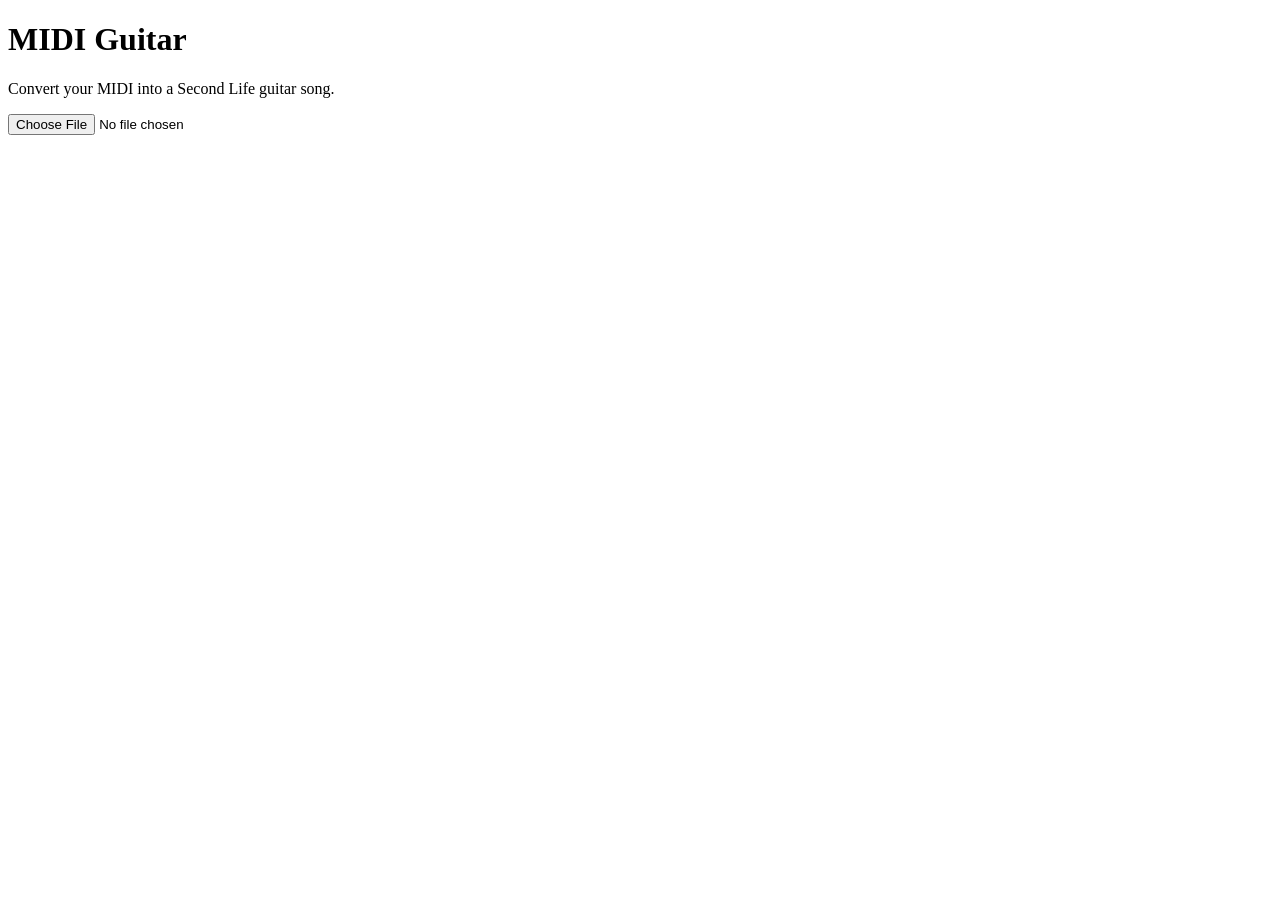
==== index.html @ 3be18197 "Add files via upload" ====
<!DOCTYPE html>
<html lang="en">
<head>
    <meta charset="UTF-8">
    <meta name="viewport" content="width=device-width, initial-scale=1.0">
    <title>MIDI Guitar</title>
    <link rel="stylesheet" href="style.css">
</head>

<body>

    <h1>MIDI Guitar</h1>

    <p>Convert your MIDI into a Second Life guitar song.</p>

    <input type="file" id="midi-file" accept=".mid,.midi">

    <script src="app.js"></script>

</body>
</html>
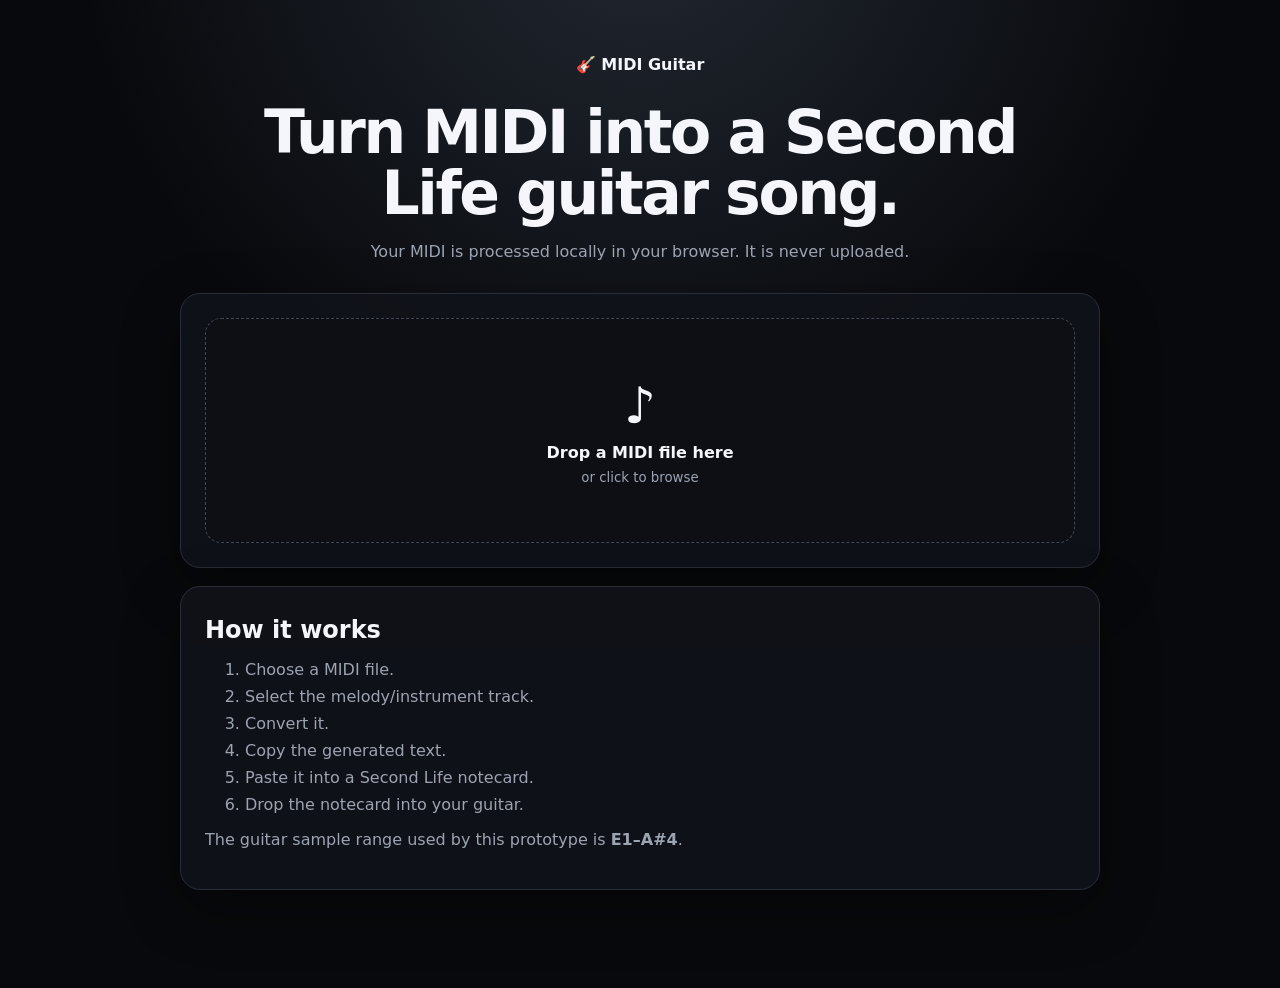
==== commit 8c5aa70c: "Add files via upload" ====
--- a/index.html
+++ b/index.html
@@ -1,21 +1,68 @@
-<!DOCTYPE html>
-<html lang="en">
-<head>
-    <meta charset="UTF-8">
-    <meta name="viewport" content="width=device-width, initial-scale=1.0">
-    <title>MIDI Guitar</title>
-    <link rel="stylesheet" href="style.css">
-</head>
-
-<body>
-
-    <h1>MIDI Guitar</h1>
-
-    <p>Convert your MIDI into a Second Life guitar song.</p>
-
-    <input type="file" id="midi-file" accept=".mid,.midi">
-
-    <script src="app.js"></script>
-
-</body>
+<!doctype html>
+<html lang="en">
+<head>
+<meta charset="utf-8">
+<meta name="viewport" content="width=device-width,initial-scale=1">
+<title>MIDI Guitar</title>
+<link rel="stylesheet" href="style.css">
+</head>
+<body>
+<main class="wrap">
+<header>
+  <div class="logo">🎸 MIDI Guitar</div>
+  <h1>Turn MIDI into a Second Life guitar song.</h1>
+  <p>Your MIDI is processed locally in your browser. It is never uploaded.</p>
+</header>
+
+<section class="card">
+  <label class="drop" id="drop">
+    <input id="file" type="file" accept=".mid,.midi">
+    <span class="music">♪</span>
+    <strong>Drop a MIDI file here</strong>
+    <small>or click to browse</small>
+  </label>
+  <div id="info" class="info hidden"></div>
+
+  <div id="tracks" class="hidden">
+    <label for="track">Track to convert</label>
+    <select id="track"></select>
+    <button id="convert">Convert to SL song</button>
+  </div>
+</section>
+
+<section id="result" class="card hidden">
+  <div class="top">
+    <div>
+      <small class="green">READY FOR SECOND LIFE</small>
+      <h2 id="title"></h2>
+    </div>
+    <button id="copy">Copy song</button>
+  </div>
+  <div class="stats">
+    <div><small>Track</small><b id="sTrack"></b></div>
+    <div><small>Events</small><b id="sEvents"></b></div>
+    <div><small>Notes</small><b id="sNotes"></b></div>
+    <div><small>Tempo</small><b id="sTempo"></b></div>
+    <div><small>Duration</small><b id="sDuration"></b></div>
+  </div>
+  <div id="warning" class="warning hidden"></div>
+  <textarea id="output" readonly spellcheck="false"></textarea>
+  <div id="status"></div>
+</section>
+
+<section class="help">
+<h2>How it works</h2>
+<ol>
+<li>Choose a MIDI file.</li>
+<li>Select the melody/instrument track.</li>
+<li>Convert it.</li>
+<li>Copy the generated text.</li>
+<li>Paste it into a Second Life notecard.</li>
+<li>Drop the notecard into your guitar.</li>
+</ol>
+<p>The guitar sample range used by this prototype is <b>E1–A#4</b>.</p>
+</section>
+</main>
+<script src="app.js"></script>
+</body>
 </html>
--- a/style.css
+++ b/style.css
@@ -0,0 +1,6 @@
+:root{color-scheme:dark;--bg:#08090c;--card:#11131a;--line:#292d38;--text:#f4f6fb;--muted:#9ca3b1;--green:#b7ff4a}
+*{box-sizing:border-box}body{margin:0;background:radial-gradient(circle at 50% -10%,#222832,#08090c 45%);color:var(--text);font:16px system-ui,-apple-system,Segoe UI,sans-serif}
+.wrap{width:min(920px,calc(100% - 32px));margin:auto;padding:55px 0 80px}header{text-align:center;margin-bottom:32px}.logo{font-weight:800;margin-bottom:28px}h1{font-size:clamp(35px,6vw,60px);line-height:1.02;letter-spacing:-.04em;margin:0 auto 18px;max-width:850px}header p{color:var(--muted)}
+.card,.help{background:#11131add;border:1px solid var(--line);border-radius:20px;padding:24px;margin-bottom:18px;box-shadow:0 18px 60px #0005}
+.drop{min-height:225px;border:1.5px dashed #414754;border-radius:16px;background:#0d0f14;display:flex;flex-direction:column;align-items:center;justify-content:center;gap:8px;cursor:pointer}.drop:hover,.drop.drag{border-color:var(--green);background:#12170d}.drop input{display:none}.music{font-size:50px}.drop small,.info,header p,.help{color:var(--muted)}
+.hidden{display:none!important}label[for=track]{display:block;margin:20px 0 8px;color:var(--muted);font-size:12px;font-weight:800;text-transform:uppercase}select,textarea{width:100%;background:#090b0f;color:var(--text);border:1px solid var(--line);border-radius:12px;font:inherit}select{padding:13px}button{border:0;border-radius:11px;padding:12px 18px;background:var(--green);color:#090c06;font-weight:850;cursor:pointer}#convert{width:100%;margin-top:14px}.top{display:flex;justify-content:space-between;align-items:center;gap:15px}.green{color:var(--green);font-weight:900;letter-spacing:.1em}h2{margin:5px 0 0}.stats{display:grid;grid-template-columns:repeat(5,1fr);gap:10px;margin:22px 0}.stats div{background:#171a22;border-radius:12px;padding:12px}.stats small{display:block;color:var(--muted);font-size:10px;text-transform:uppercase}.stats b{display:block;margin-top:5px;overflow:hidden;text-overflow:ellipsis;white-space:nowrap}.warning{border:1px solid #5b4242;color:#ff9c9c;border-radius:12px;padding:12px;margin-bottom:14px}textarea{height:330px;padding:14px;font:13px/1.5 ui-monospace,Consolas,monospace;resize:vertical}#status{text-align:right;color:var(--green);min-height:24px;padding-top:8px}.help li{margin:8px 0}.help h2{color:var(--text)}@media(max-width:700px){.stats{grid-template-columns:repeat(2,1fr)}.top{flex-direction:column;align-items:stretch}.top button{width:100%}}
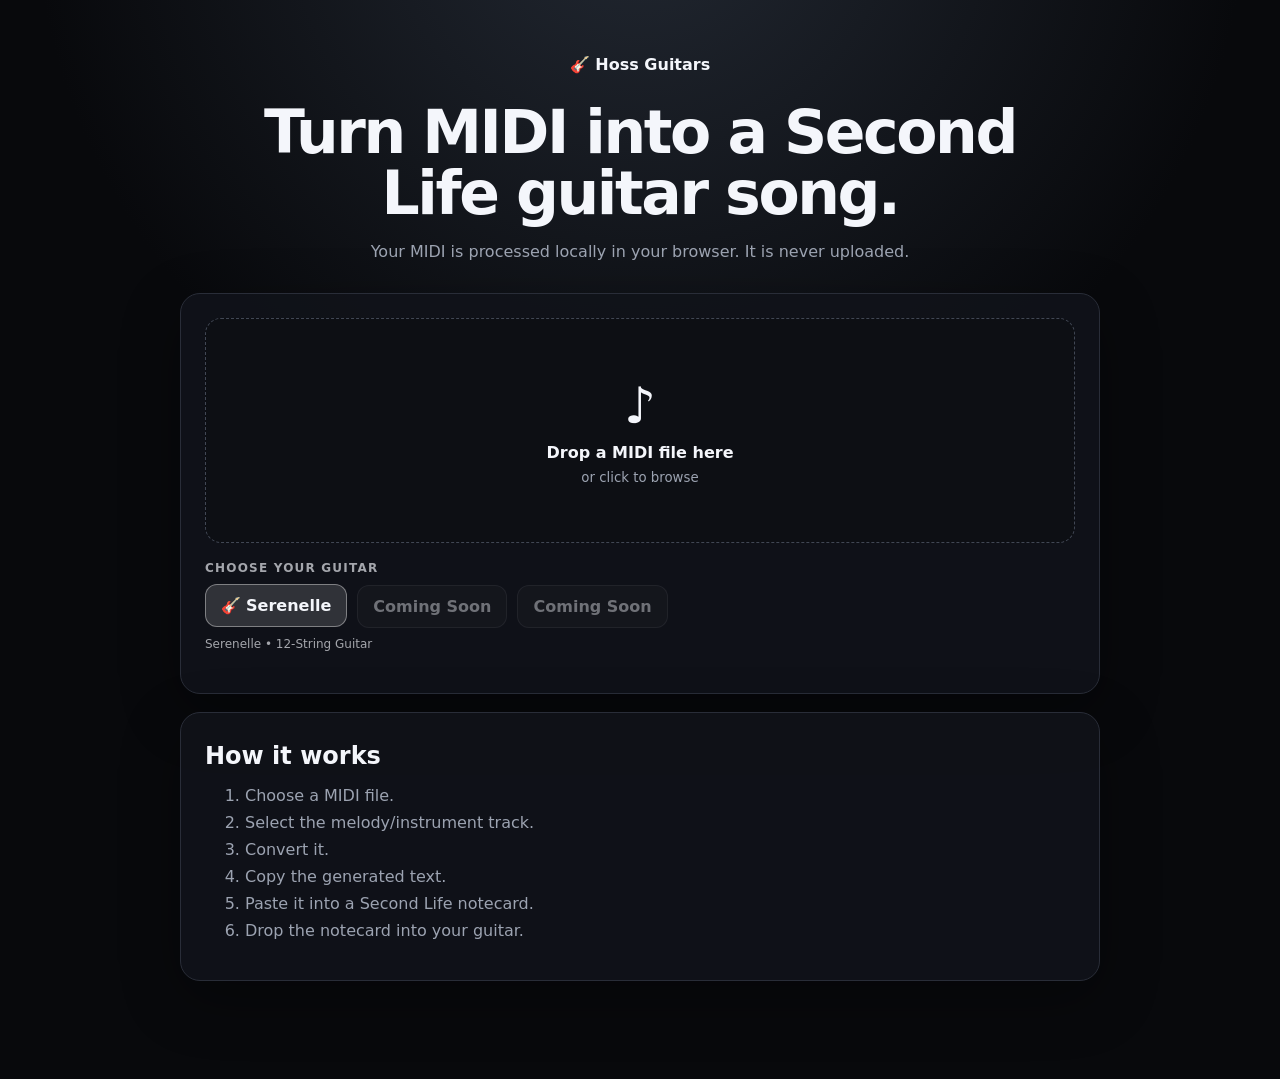
==== commit c3e35574: "Add files via upload" ====
--- a/index.html
+++ b/index.html
@@ -3,13 +3,17 @@
 <head>
 <meta charset="utf-8">
 <meta name="viewport" content="width=device-width,initial-scale=1">
-<title>MIDI Guitar</title>
+<link
+    rel="icon"
+    href="data:image/svg+xml,<svg xmlns='http://www.w3.org/2000/svg' viewBox='0 0 100 100'><text y='.9em' font-size='90'>🎸</text></svg>"
+>
+<title>HOSS Guitars</title>
 <link rel="stylesheet" href="style.css">
 </head>
 <body>
 <main class="wrap">
 <header>
-  <div class="logo">🎸 MIDI Guitar</div>
+  <div class="logo">🎸 Hoss Guitars</div>
   <h1>Turn MIDI into a Second Life guitar song.</h1>
   <p>Your MIDI is processed locally in your browser. It is never uploaded.</p>
 </header>
@@ -60,7 +64,6 @@
 <li>Paste it into a Second Life notecard.</li>
 <li>Drop the notecard into your guitar.</li>
 </ol>
-<p>The guitar sample range used by this prototype is <b>E1–A#4</b>.</p>
 </section>
 </main>
 <script src="app.js"></script>
--- a/style.css
+++ b/style.css
@@ -1,6 +1,225 @@
-:root{color-scheme:dark;--bg:#08090c;--card:#11131a;--line:#292d38;--text:#f4f6fb;--muted:#9ca3b1;--green:#b7ff4a}
-*{box-sizing:border-box}body{margin:0;background:radial-gradient(circle at 50% -10%,#222832,#08090c 45%);color:var(--text);font:16px system-ui,-apple-system,Segoe UI,sans-serif}
-.wrap{width:min(920px,calc(100% - 32px));margin:auto;padding:55px 0 80px}header{text-align:center;margin-bottom:32px}.logo{font-weight:800;margin-bottom:28px}h1{font-size:clamp(35px,6vw,60px);line-height:1.02;letter-spacing:-.04em;margin:0 auto 18px;max-width:850px}header p{color:var(--muted)}
-.card,.help{background:#11131add;border:1px solid var(--line);border-radius:20px;padding:24px;margin-bottom:18px;box-shadow:0 18px 60px #0005}
-.drop{min-height:225px;border:1.5px dashed #414754;border-radius:16px;background:#0d0f14;display:flex;flex-direction:column;align-items:center;justify-content:center;gap:8px;cursor:pointer}.drop:hover,.drop.drag{border-color:var(--green);background:#12170d}.drop input{display:none}.music{font-size:50px}.drop small,.info,header p,.help{color:var(--muted)}
-.hidden{display:none!important}label[for=track]{display:block;margin:20px 0 8px;color:var(--muted);font-size:12px;font-weight:800;text-transform:uppercase}select,textarea{width:100%;background:#090b0f;color:var(--text);border:1px solid var(--line);border-radius:12px;font:inherit}select{padding:13px}button{border:0;border-radius:11px;padding:12px 18px;background:var(--green);color:#090c06;font-weight:850;cursor:pointer}#convert{width:100%;margin-top:14px}.top{display:flex;justify-content:space-between;align-items:center;gap:15px}.green{color:var(--green);font-weight:900;letter-spacing:.1em}h2{margin:5px 0 0}.stats{display:grid;grid-template-columns:repeat(5,1fr);gap:10px;margin:22px 0}.stats div{background:#171a22;border-radius:12px;padding:12px}.stats small{display:block;color:var(--muted);font-size:10px;text-transform:uppercase}.stats b{display:block;margin-top:5px;overflow:hidden;text-overflow:ellipsis;white-space:nowrap}.warning{border:1px solid #5b4242;color:#ff9c9c;border-radius:12px;padding:12px;margin-bottom:14px}textarea{height:330px;padding:14px;font:13px/1.5 ui-monospace,Consolas,monospace;resize:vertical}#status{text-align:right;color:var(--green);min-height:24px;padding-top:8px}.help li{margin:8px 0}.help h2{color:var(--text)}@media(max-width:700px){.stats{grid-template-columns:repeat(2,1fr)}.top{flex-direction:column;align-items:stretch}.top button{width:100%}}
+:root {
+    color-scheme: dark;
+    --bg: #08090c;
+    --card: #11131a;
+    --line: #292d38;
+    --text: #f4f6fb;
+    --muted: #9ca3b1;
+    --green: #b7ff4a
+}
+
+* {
+    box-sizing: border-box
+}
+
+body {
+    margin: 0;
+    background: radial-gradient(circle at 50% -10%, #222832, #08090c 45%);
+    color: var(--text);
+    font: 16px system-ui, -apple-system, Segoe UI, sans-serif
+}
+
+.wrap {
+    width: min(920px, calc(100% - 32px));
+    margin: auto;
+    padding: 55px 0 80px
+}
+
+header {
+    text-align: center;
+    margin-bottom: 32px
+}
+
+.logo {
+    font-weight: 800;
+    margin-bottom: 28px
+}
+
+h1 {
+    font-size: clamp(35px, 6vw, 60px);
+    line-height: 1.02;
+    letter-spacing: -.04em;
+    margin: 0 auto 18px;
+    max-width: 850px
+}
+
+header p {
+    color: var(--muted)
+}
+
+.card,
+.help {
+    background: #11131add;
+    border: 1px solid var(--line);
+    border-radius: 20px;
+    padding: 24px;
+    margin-bottom: 18px;
+    box-shadow: 0 18px 60px #0005
+}
+
+.drop {
+    min-height: 225px;
+    border: 1.5px dashed #414754;
+    border-radius: 16px;
+    background: #0d0f14;
+    display: flex;
+    flex-direction: column;
+    align-items: center;
+    justify-content: center;
+    gap: 8px;
+    cursor: pointer;
+    margin-bottom: 18px;
+}
+
+.drop:hover,
+.drop.drag {
+    border-color: var(--green);
+    background: #12170d
+}
+
+.drop input {
+    display: none
+}
+
+.music {
+    font-size: 50px
+}
+
+.drop small,
+.info,
+header p,
+.help {
+    color: var(--muted)
+}
+
+.hidden {
+    display: none !important
+}
+
+label[for=track] {
+    display: block;
+    margin: 20px 0 8px;
+    color: var(--muted);
+    font-size: 12px;
+    font-weight: 800;
+    text-transform: uppercase
+}
+
+select,
+textarea {
+    width: 100%;
+    background: #090b0f;
+    color: var(--text);
+    border: 1px solid var(--line);
+    border-radius: 12px;
+    font: inherit
+}
+
+select {
+    padding: 13px
+}
+
+button {
+    border: 0;
+    border-radius: 11px;
+    padding: 12px 18px;
+    background: var(--green);
+    color: #090c06;
+    font-weight: 850;
+    cursor: pointer
+}
+
+#convert {
+    width: 100%;
+    margin-top: 14px
+}
+
+.top {
+    display: flex;
+    justify-content: space-between;
+    align-items: center;
+    gap: 15px
+}
+
+.green {
+    color: var(--green);
+    font-weight: 900;
+    letter-spacing: .1em
+}
+
+h2 {
+    margin: 5px 0 0
+}
+
+.stats {
+    display: grid;
+    grid-template-columns: repeat(5, 1fr);
+    gap: 10px;
+    margin: 22px 0
+}
+
+.stats div {
+    background: #171a22;
+    border-radius: 12px;
+    padding: 12px
+}
+
+.stats small {
+    display: block;
+    color: var(--muted);
+    font-size: 10px;
+    text-transform: uppercase
+}
+
+.stats b {
+    display: block;
+    margin-top: 5px;
+    overflow: hidden;
+    text-overflow: ellipsis;
+    white-space: nowrap
+}
+
+.warning {
+    border: 1px solid #5b4242;
+    color: #ff9c9c;
+    border-radius: 12px;
+    padding: 12px;
+    margin-bottom: 14px
+}
+
+textarea {
+    height: 330px;
+    padding: 14px;
+    font: 13px/1.5 ui-monospace, Consolas, monospace;
+    resize: vertical
+}
+
+#status {
+    text-align: right;
+    color: var(--green);
+    min-height: 24px;
+    padding-top: 8px
+}
+
+.help li {
+    margin: 8px 0
+}
+
+.help h2 {
+    color: var(--text)
+}
+
+@media(max-width:700px) {
+    .stats {
+        grid-template-columns: repeat(2, 1fr)
+    }
+
+    .top {
+        flex-direction: column;
+        align-items: stretch
+    }
+
+    .top button {
+        width: 100%
+    }
+}
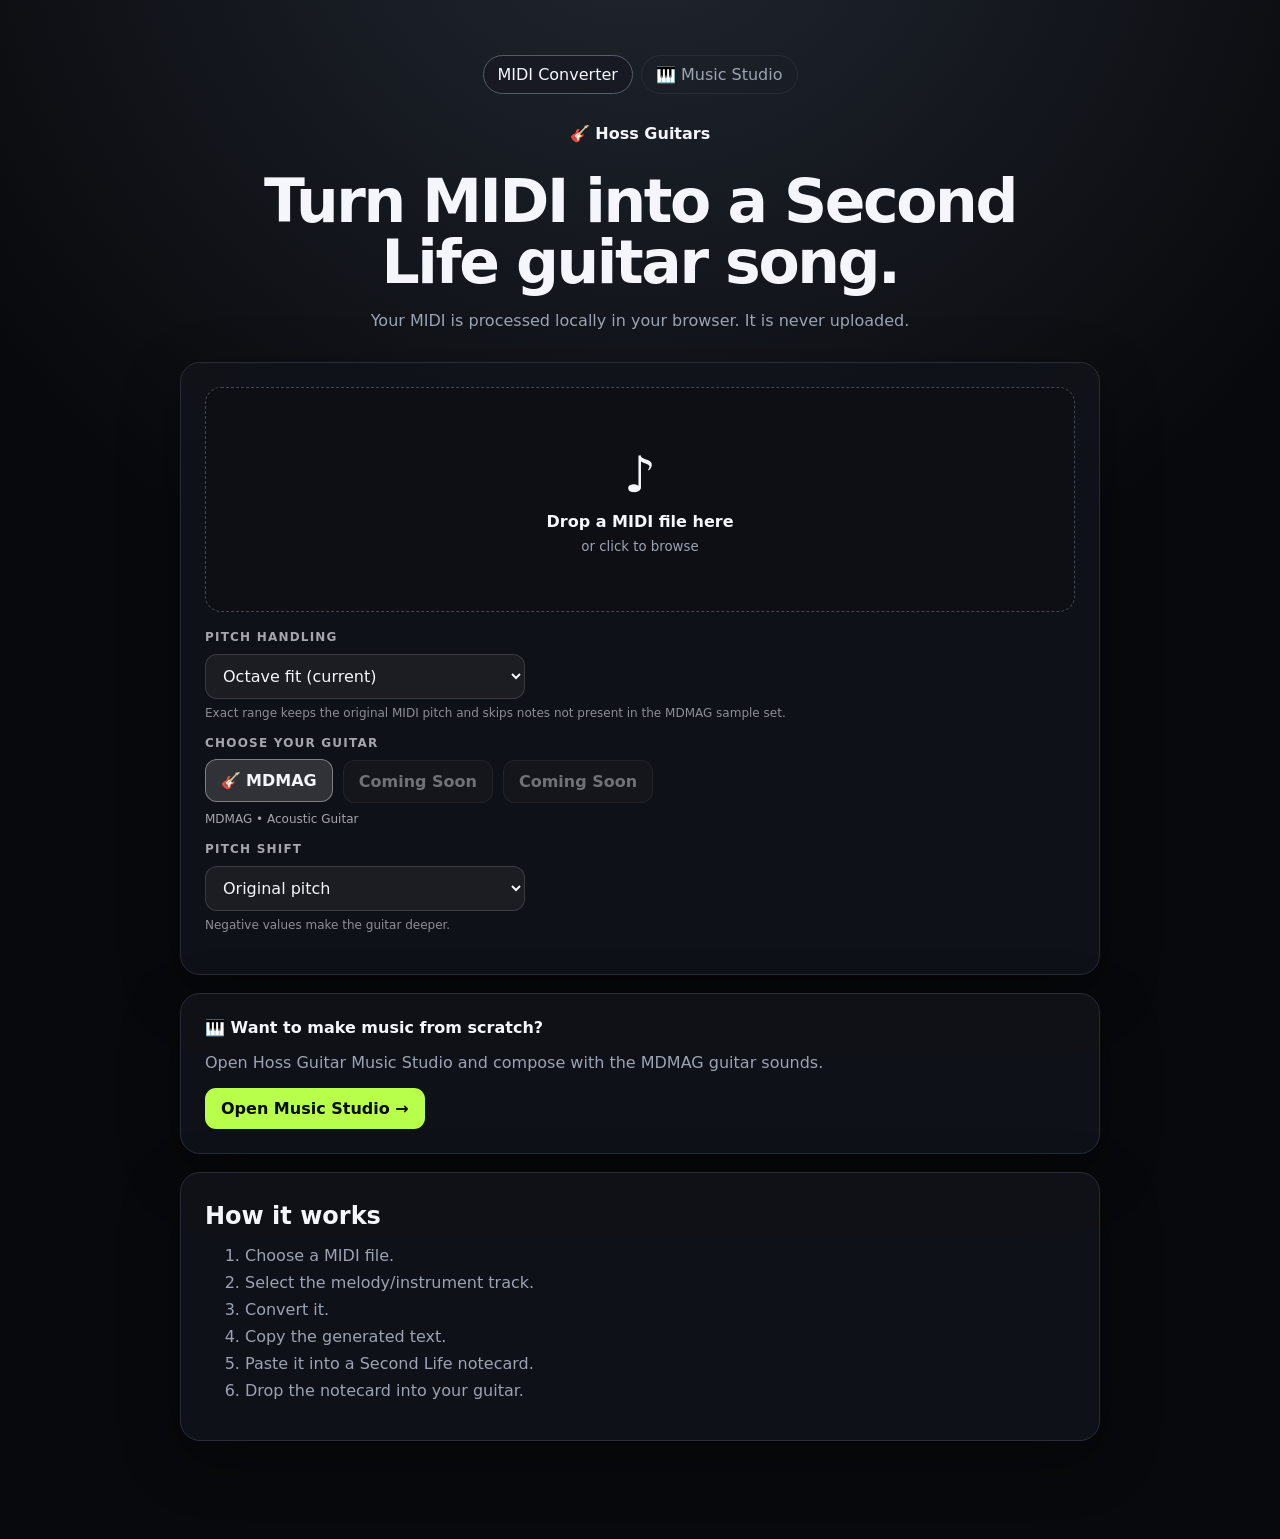
==== commit aef10e0a: "Add files via upload" ====
--- a/index.html
+++ b/index.html
@@ -12,6 +12,10 @@
 </head>
 <body>
 <main class="wrap">
+<nav class="site-nav">
+    <a href="index.html" class="active">MIDI Converter</a>
+    <a href="studio.html">🎹 Music Studio</a>
+  </nav>
 <header>
   <div class="logo">🎸 Hoss Guitars</div>
   <h1>Turn MIDI into a Second Life guitar song.</h1>
@@ -54,6 +58,12 @@
   <div id="status"></div>
 </section>
 
+<section class="card studio-link">
+  <strong>🎹 Want to make music from scratch?</strong>
+  <p>Open Hoss Guitar Music Studio and compose with the MDMAG guitar sounds.</p>
+  <a class="studio-button" href="studio.html">Open Music Studio →</a>
+</section>
+
 <section class="help">
 <h2>How it works</h2>
 <ol>
--- a/style.css
+++ b/style.css
@@ -222,4 +222,34 @@
     .top button {
         width: 100%
     }
-}+}
+.site-nav {
+    display: flex;
+    justify-content: center;
+    gap: 8px;
+    margin: 0 auto 30px;
+    flex-wrap: wrap;
+}
+.site-nav a {
+    color: var(--muted);
+    text-decoration: none;
+    border: 1px solid var(--line);
+    padding: 9px 14px;
+    border-radius: 999px;
+}
+.site-nav a.active,
+.site-nav a:hover {
+    color: var(--text);
+    border-color: #555c6c;
+    background: #171a22;
+}
+.studio-link p { color: var(--muted); }
+.studio-button {
+    display: inline-block;
+    background: var(--green);
+    color: #090c06;
+    text-decoration: none;
+    font-weight: 850;
+    padding: 11px 16px;
+    border-radius: 11px;
+}
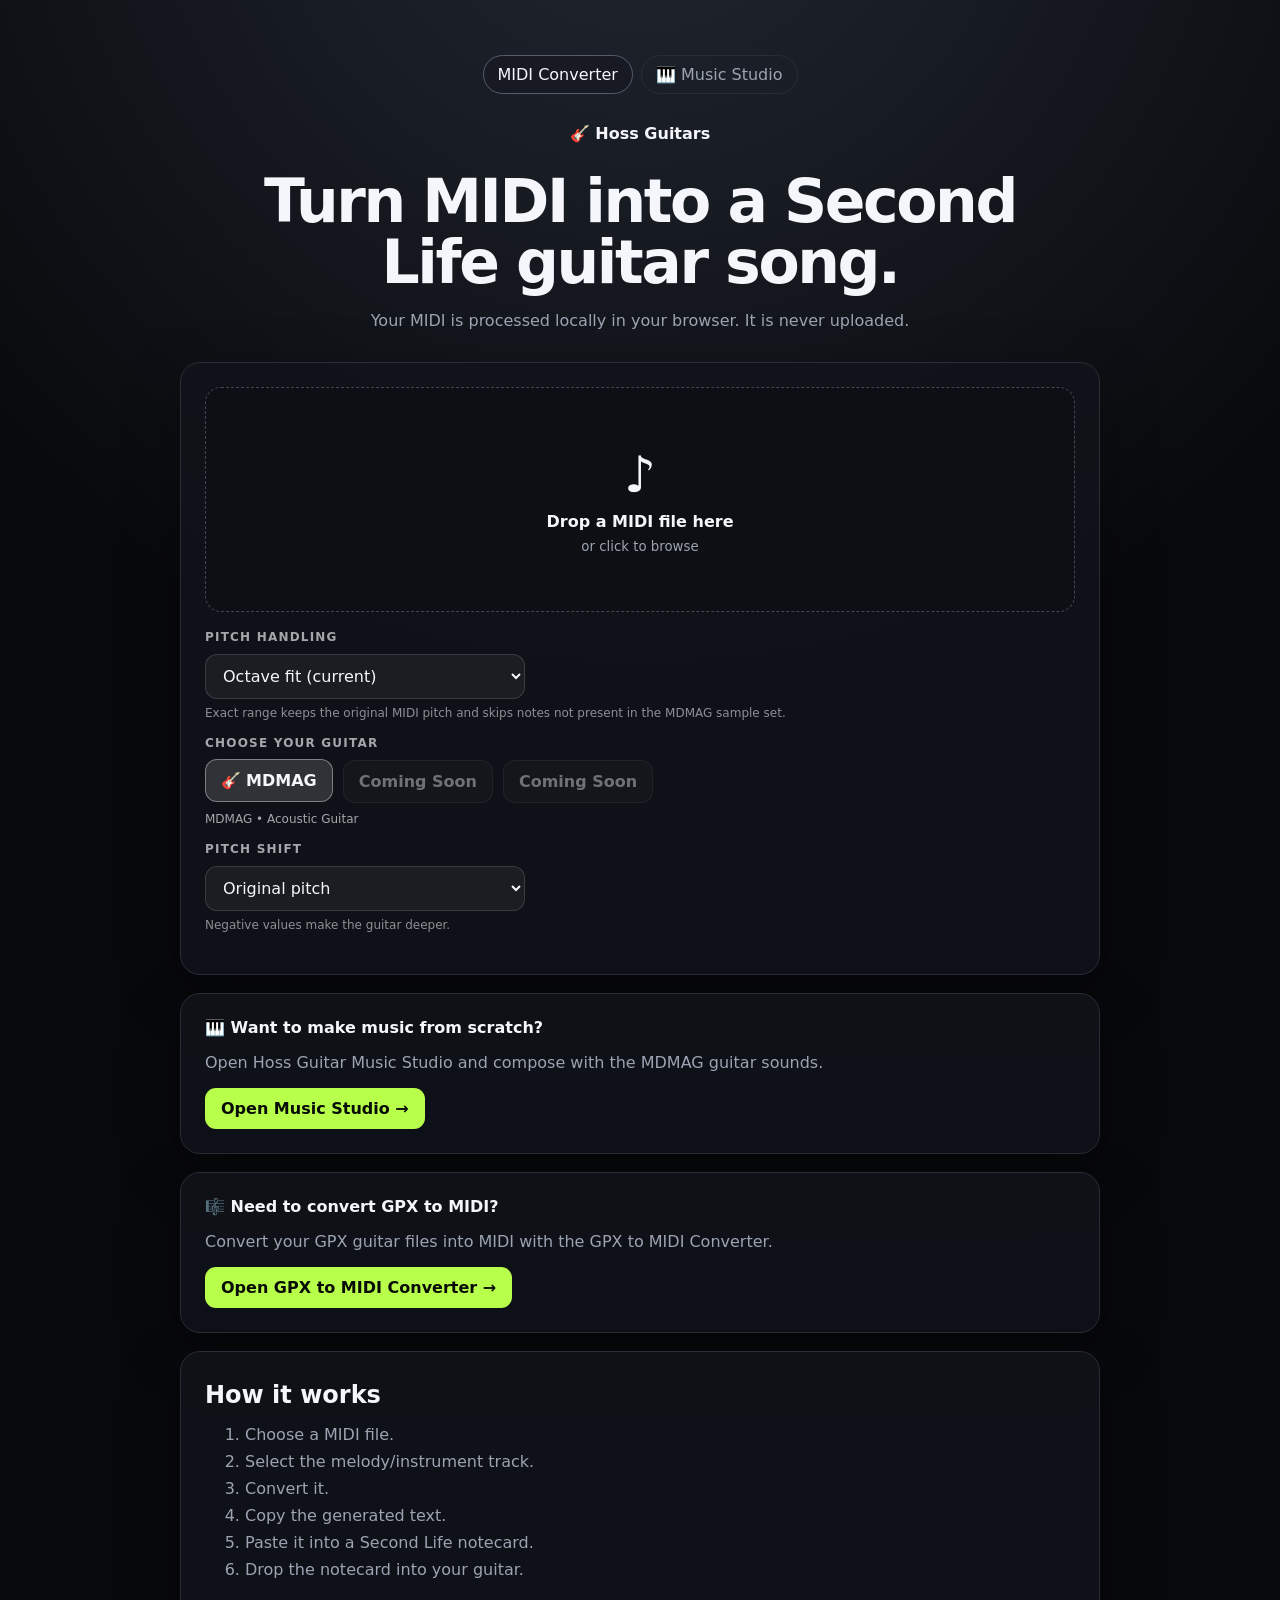
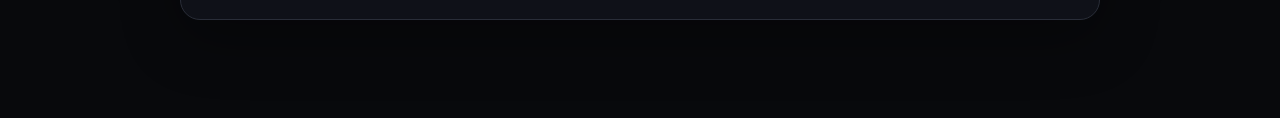
==== commit 299f38d3: "Add files via upload" ====
--- a/index.html
+++ b/index.html
@@ -64,6 +64,12 @@
   <a class="studio-button" href="studio.html">Open Music Studio →</a>
 </section>
 
+<section class="card studio-link">
+  <strong>🎼 Need to convert GPX to MIDI?</strong>
+  <p>Convert your GPX guitar files into MIDI with the GPX to MIDI Converter.</p>
+  <a class="studio-button" href="https://gpx-to-midi.vercel.app/" target="_blank" rel="noopener noreferrer">Open GPX to MIDI Converter →</a>
+</section>
+
 <section class="help">
 <h2>How it works</h2>
 <ol>
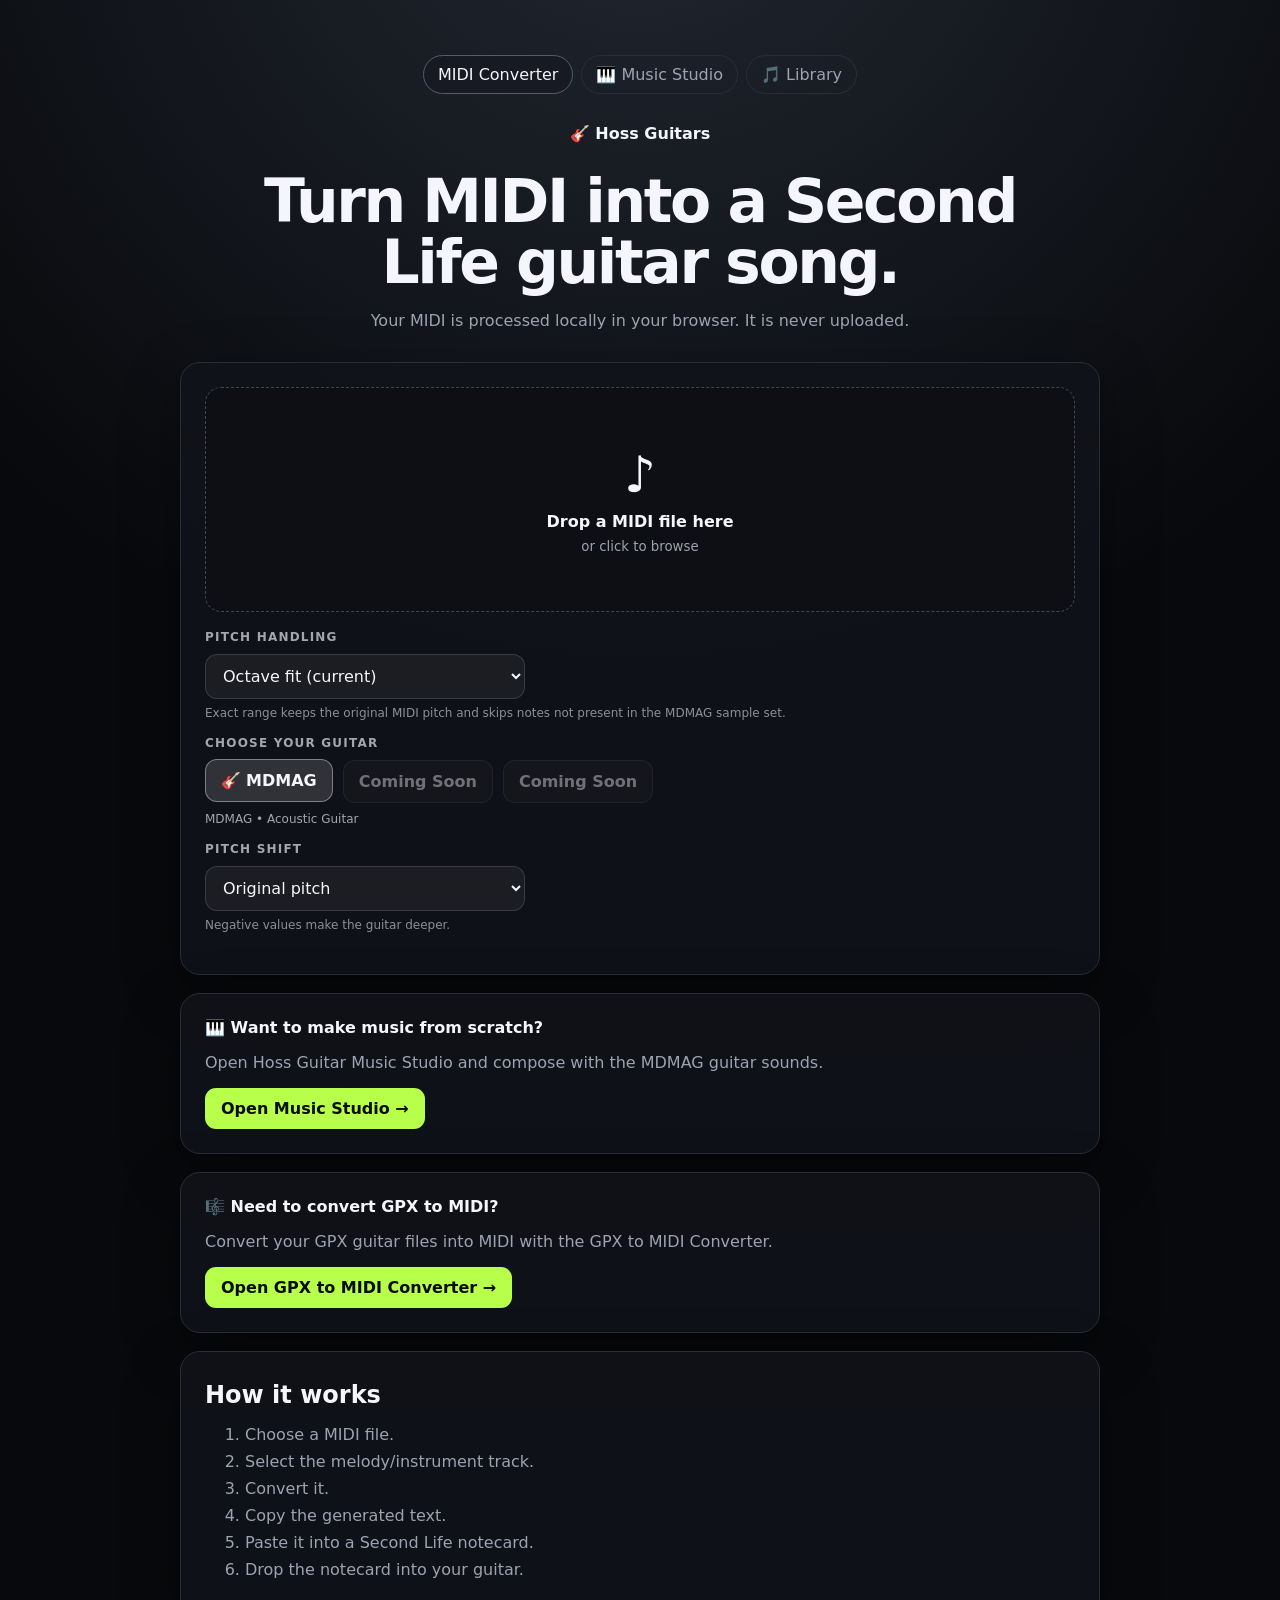
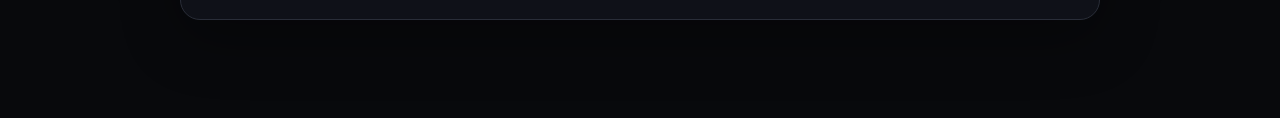
==== commit 4a862e78: "Add files via upload" ====
--- a/index.html
+++ b/index.html
@@ -15,6 +15,7 @@
 <nav class="site-nav">
     <a href="index.html" class="active">MIDI Converter</a>
     <a href="studio.html">🎹 Music Studio</a>
+    <a href="library.html">🎵 Library</a>
   </nav>
 <header>
   <div class="logo">🎸 Hoss Guitars</div>
